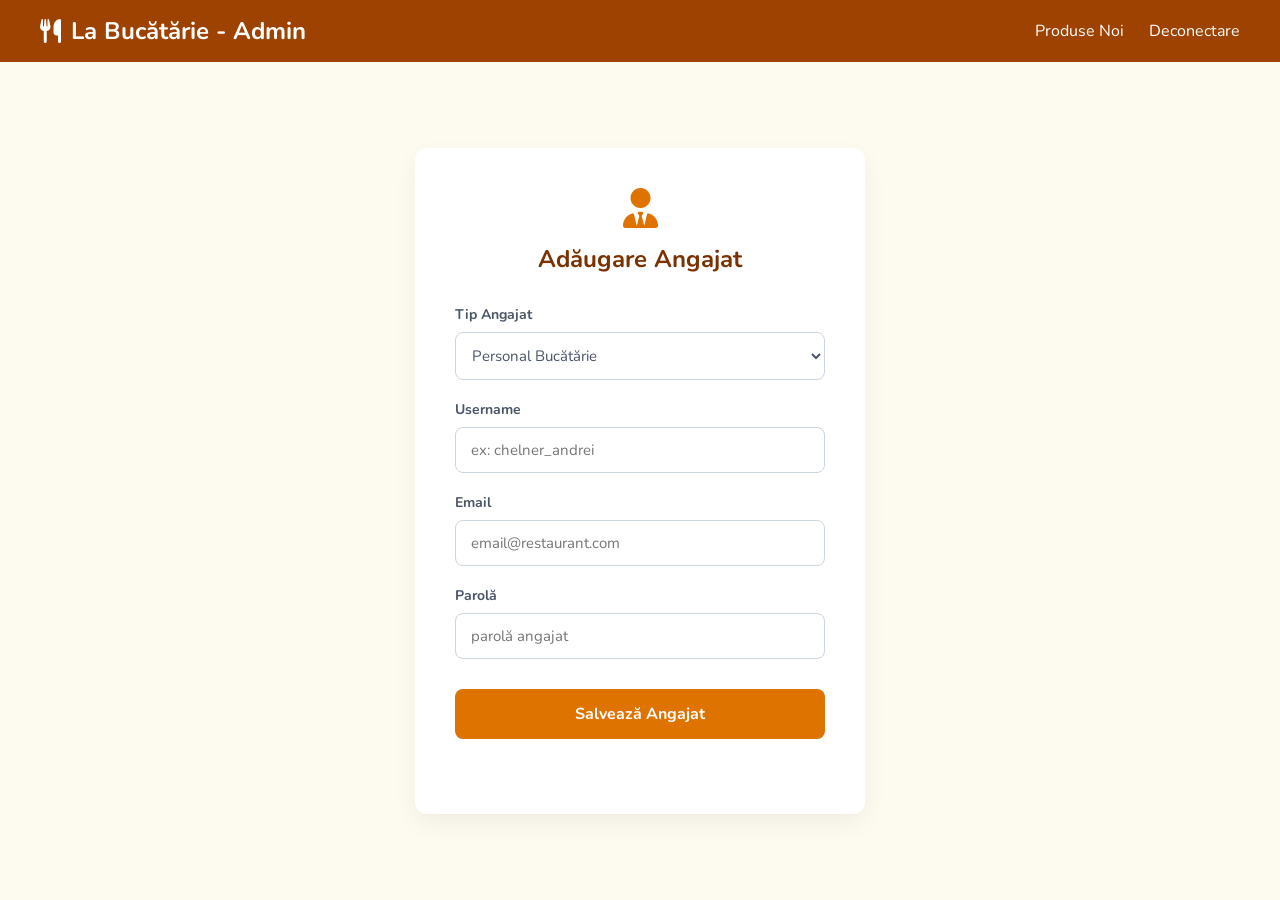
==== restaurant-frontend/html/adaugare-angajat.html @ 93109767 "Feat: Add admin pages/scripts for products and employees Introduce admin UI for adding employees and" ====
<!DOCTYPE html>
<html lang="ro">
<head>
    <meta charset="UTF-8">
    <meta name="viewport" content="width=device-width, initial-scale=1.0">
    <title>Adăugare Angajat - La Bucătărie</title>
    <link rel="stylesheet" href="https://cdnjs.cloudflare.com/ajax/libs/font-awesome/6.4.0/css/all.min.css">
    <link rel="stylesheet" href="../css/register.css">
</head>
<body>

    <nav class="navbar">
        <div class="logo">
            <i class="fa-solid fa-utensils"></i>
            <span>La Bucătărie - Admin</span>
        </div>
        <div class="nav-links">
            <a href="adaugare-produs.html">Produse Noi</a>
            <a href="index.html">Deconectare</a>
        </div>
    </nav>

    <main class="container">
        <div class="card">
            <div class="card-header">
                <i class="fa-solid fa-user-tie icon-title"></i>
                <h2>Adăugare Angajat</h2>
            </div>
            
            <form id="addEmployeeForm">
                <div class="input-group">
                    <label for="tip">Tip Angajat</label>
                    <select id="tip" name="tip" required style="padding: 12px; border-radius: 8px; border: 1px solid #cbd5e0;">
                        <option value="PERSONAL">Personal Bucătărie</option>
                        <option value="CHELNER">Chelner</option>
                    </select>
                </div>

                <div class="input-group">
                    <label for="username">Username</label>
                    <input type="text" id="username" name="username" placeholder="ex: chelner_andrei" required>
                </div>
                
                <div class="input-group">
                    <label for="email">Email</label>
                    <input type="email" id="email" name="email" placeholder="email@restaurant.com" required>
                </div>
                
                <div class="input-group">
                    <label for="parola">Parolă</label>
                    <input type="password" id="parola" name="parola" placeholder="parolă angajat" required>
                </div>
                
                <button type="submit" class="btn-submit">Salvează Angajat</button>
            </form>

            <p id="mesajRaspuns" class="form-message"></p>
        </div>
    </main>

    <script src="js/adaugare-angajat.js"></script>
</body>
</html>
---- restaurant-frontend/css/register.css ----
@import url('https://fonts.googleapis.com/css2?family=Nunito:wght@400;600;700&display=swap');

* {
    margin: 0;
    padding: 0;
    box-sizing: border-box;
    font-family: 'Nunito', sans-serif;
}

body {
    background-color: #fdfaf0; 
    min-height: 100vh;
    display: flex;
    flex-direction: column;
}

.navbar {
    background-color: #9d4200; 
    color: white;
    display: flex;
    justify-content: space-between;
    align-items: center;
    padding: 15px 40px;
}

.navbar .logo {
    font-size: 24px;
    font-weight: 700;
    display: flex;
    align-items: center;
    gap: 10px;
}

.navbar .nav-links {
    display: flex;
    align-items: center;
    gap: 25px;
}

.navbar .nav-links a {
    color: white;
    text-decoration: none;
    font-size: 16px;
    transition: opacity 0.3s ease;
}

.navbar .nav-links a:hover {
    opacity: 0.8;
}

.container {
    flex: 1;
    display: flex;
    justify-content: center;
    align-items: center;
    padding: 20px;
}

.card {
    background-color: white;
    width: 100%;
    max-width: 450px;
    padding: 40px;
    border-radius: 12px;
    box-shadow: 0 10px 25px rgba(0, 0, 0, 0.05); 
}

.card-header {
    text-align: center;
    margin-bottom: 30px;
}

.icon-title {
    font-size: 40px;
    color: #df7300; 
    margin-bottom: 15px;
}

.card-header h2 {
    color: #7b3100;
    font-size: 24px;
    font-weight: 700;
}

.input-group {
    margin-bottom: 20px;
    display: flex;
    flex-direction: column;
}

.input-group label {
    font-size: 14px;
    font-weight: 700;
    color: #4a5568; 
    margin-bottom: 8px;
}

.input-group input {
    padding: 12px 15px;
    border: 1px solid #cbd5e0;
    border-radius: 8px;
    font-size: 15px;
    outline: none;
    transition: border-color 0.3s;
}

.input-group input:focus {
    border-color: #df7300; 
}

.btn-submit {
    width: 100%;
    padding: 14px;
    background-color: #df7300;
    color: white;
    border: none;
    border-radius: 8px;
    font-size: 16px;
    font-weight: 700;
    cursor: pointer;
    margin-top: 10px;
    transition: background-color 0.3s;
}

.btn-submit:hover {
    background-color: #c46500;
}

.card-footer {
    margin-top: 25px;
    text-align: center;
    font-size: 13px;
    color: #a0aec0;
}

.card-footer a {
    color: #df7300;
    text-decoration: none;
    font-weight: 600;
}

.card-footer a:hover {
    text-decoration: underline;
}

.form-message {
    text-align: center;
    margin-top: 15px;
    font-size: 14px;
    font-weight: 600;
    min-height: 20px;
}

.input-group select {
    padding: 12px 15px;
    border: 1px solid #cbd5e0;
    border-radius: 8px;
    font-size: 15px;
    background-color: white;
    outline: none;
    cursor: pointer;
    transition: border-color 0.3s;
    width: 100%;
    color: #4a5568;
}

.input-group select:focus {
    border-color: #df7300; 
}

.icon-title.fa-user-tie {
    color: #df7300; 
}

.checkbox-container {
    margin: 15px 0;
    display: flex;
    flex-wrap: wrap;
    gap: 20px;
}

.checkbox-group {
    display: flex;
    align-items: center;
    gap: 8px;
    cursor: pointer;
}

.checkbox-group input[type="checkbox"] {
    width: 18px;
    height: 18px;
    accent-color: #df7300; 
    cursor: pointer;
}

.checkbox-group label {
    font-size: 14px;
    color: #4a5568;
    font-weight: 600;
    margin-bottom: 0; 
    cursor: pointer;
}
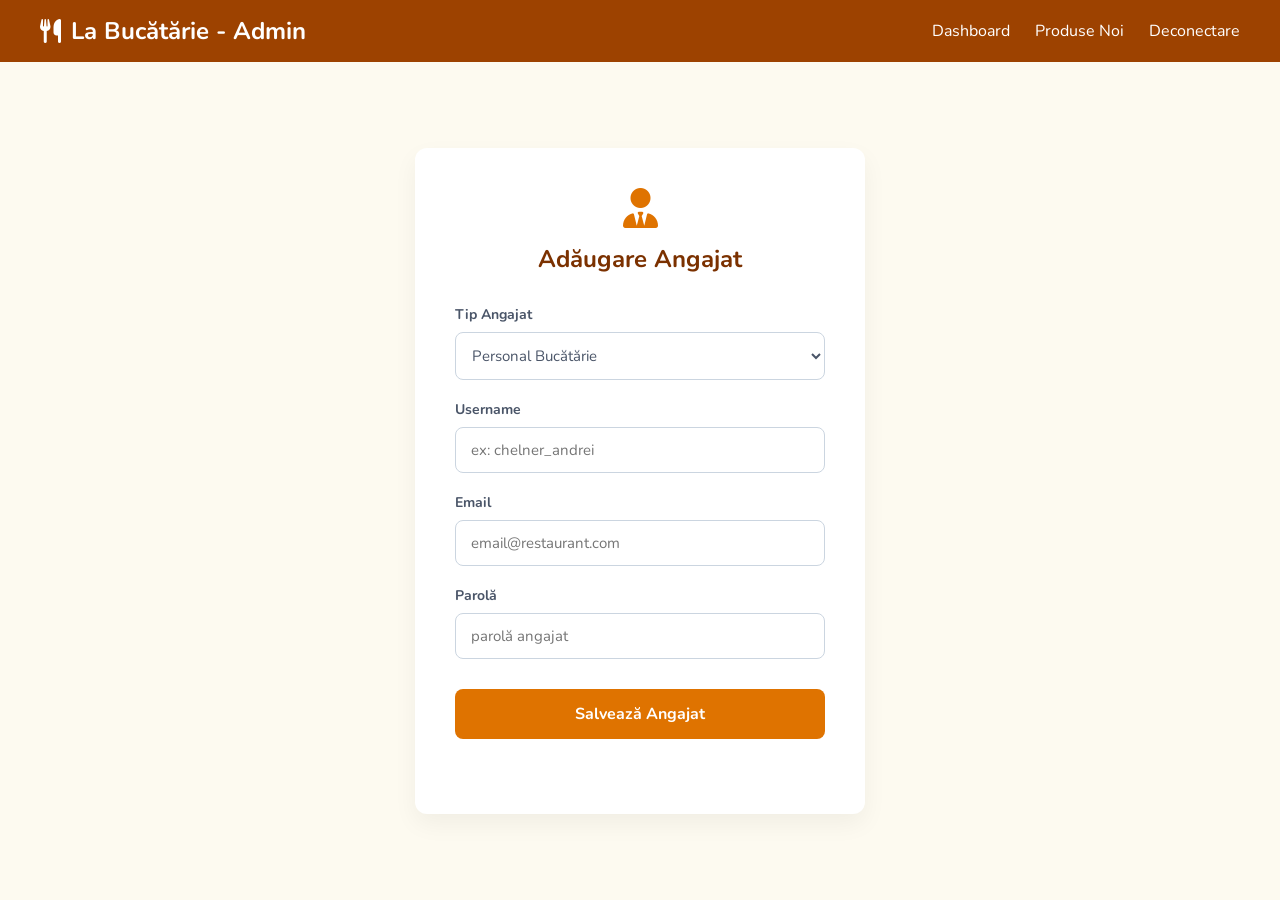
==== commit 67d1f1ec: "Implement manager frontend tasks" ====
--- a/restaurant-frontend/html/adaugare-angajat.html
+++ b/restaurant-frontend/html/adaugare-angajat.html
@@ -15,6 +15,7 @@
             <span>La Bucătărie - Admin</span>
         </div>
         <div class="nav-links">
+            <a href="dashboard-manager.html">Dashboard</a>
             <a href="adaugare-produs.html">Produse Noi</a>
             <a href="index.html">Deconectare</a>
         </div>
@@ -58,6 +59,6 @@
         </div>
     </main>
 
-    <script src="js/adaugare-angajat.js"></script>
+    <script src="../js/adaugare-angajat.js"></script>
 </body>
-</html>+</html>
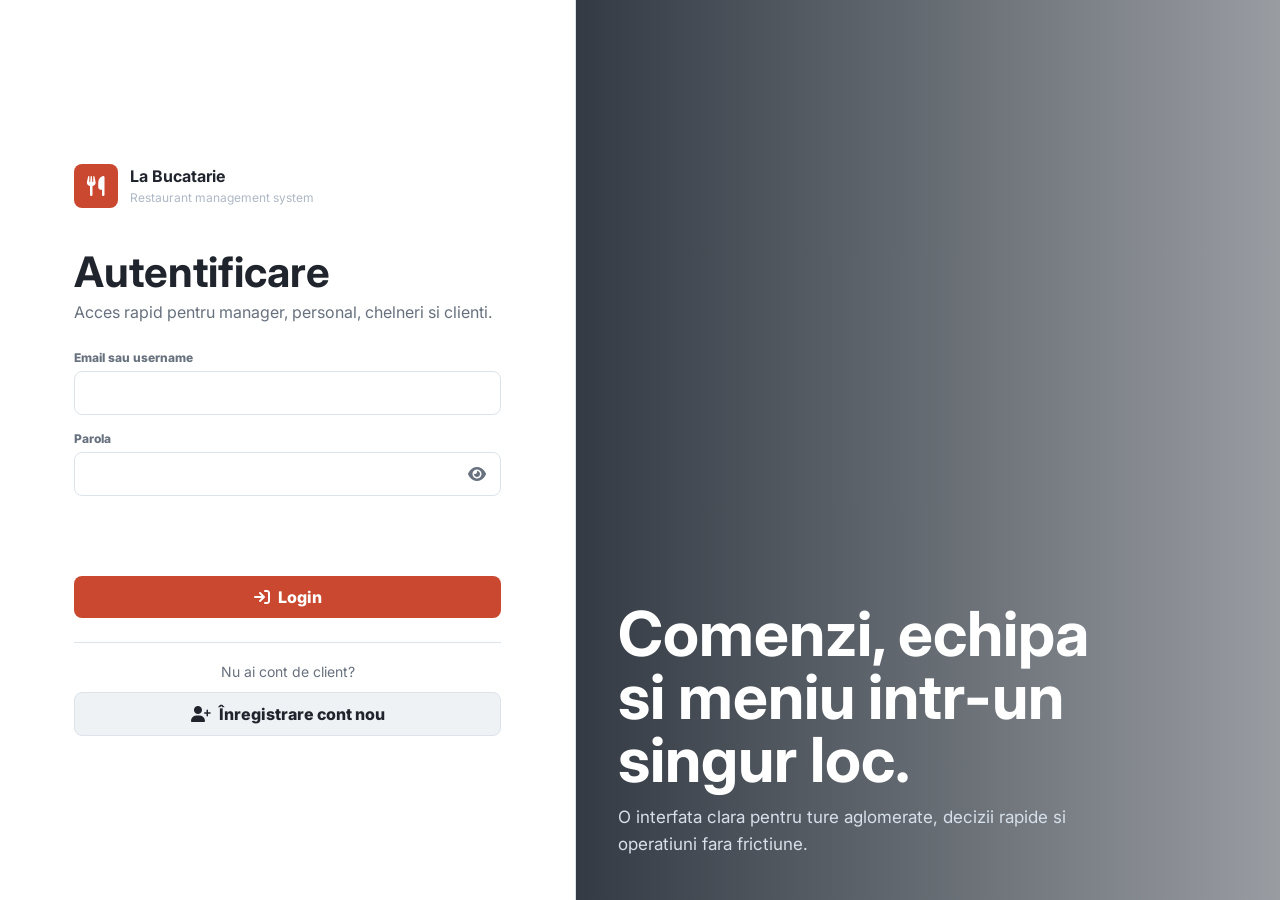
==== commit fb94aca3: "Feat: Redesign pages and improve login/register navigation Add IntelliJ .idea project files and .git" ====
--- a/restaurant-frontend/html/adaugare-angajat.html
+++ b/restaurant-frontend/html/adaugare-angajat.html
@@ -5,60 +5,131 @@
     <meta name="viewport" content="width=device-width, initial-scale=1.0">
     <title>Adăugare Angajat - La Bucătărie</title>
     <link rel="stylesheet" href="https://cdnjs.cloudflare.com/ajax/libs/font-awesome/6.4.0/css/all.min.css">
-    <link rel="stylesheet" href="../css/register.css">
+    <link rel="stylesheet" href="../css/manager.css">
 </head>
-<body>
+<body class="manager-app">
+    <aside class="manager-sidebar">
+        <div class="brand-block">
+            <div class="brand-mark">
+                <i class="fa-solid fa-utensils"></i>
+            </div>
+            <div class="brand-copy">
+                <strong>La Bucatarie</strong>
+                <span>Manager</span>
+            </div>
+        </div>
 
-    <nav class="navbar">
-        <div class="logo">
-            <i class="fa-solid fa-utensils"></i>
-            <span>La Bucătărie - Admin</span>
+        <nav class="side-nav" aria-label="Navigare manager">
+            <a class="side-link" href="dashboard-manager.html">
+                <i class="fa-solid fa-users-gear"></i>
+                <span>Angajati</span>
+            </a>
+            <a class="side-link" href="dashboard-manager.html">
+                <i class="fa-solid fa-plate-wheat"></i>
+                <span>Produse</span>
+            </a>
+            <a class="side-link active" href="adaugare-angajat.html">
+                <i class="fa-solid fa-user-plus"></i>
+                <span>Angajat nou</span>
+            </a>
+            <a class="side-link" href="adaugare-produs.html">
+                <i class="fa-solid fa-square-plus"></i>
+                <span>Produs nou</span>
+            </a>
+        </nav>
+
+        <div class="sidebar-footer">
+            <a class="side-link" href="index.html">
+                <i class="fa-solid fa-store"></i>
+                <span>Meniu public</span>
+            </a>
+            <button class="logout-link" type="button" id="logoutBtn">
+                <i class="fa-solid fa-right-from-bracket"></i>
+                <span>Deconectare</span>
+            </button>
         </div>
-        <div class="nav-links">
-            <a href="dashboard-manager.html">Dashboard</a>
-            <a href="adaugare-produs.html">Produse Noi</a>
-            <a href="index.html">Deconectare</a>
-        </div>
-    </nav>
+    </aside>
 
-    <main class="container">
-        <div class="card">
-            <div class="card-header">
-                <i class="fa-solid fa-user-tie icon-title"></i>
-                <h2>Adăugare Angajat</h2>
+    <main class="manager-shell">
+        <header class="manager-topbar">
+            <div class="page-title">
+                <h1>Adăugare Angajat Nou</h1>
+                <p>Creează conturi pentru chelneri și personalul de bucătărie.</p>
             </div>
-            
-            <form id="addEmployeeForm">
-                <div class="input-group">
+            <div class="manager-user">
+                <div class="user-avatar">
+                    <i class="fa-solid fa-user-tie"></i>
+                </div>
+                <span id="managerName">Manager</span>
+            </div>
+        </header>
+
+        <section class="manager-panel" style="margin: 24px auto 0; padding: 24px; max-width: 600px;">
+            <div class="panel-heading" style="margin-bottom: 24px;">
+                <h2>Date cont angajat</h2>
+                <p>Toate câmpurile sunt obligatorii.</p>
+            </div>
+
+            <form id="addEmployeeForm" class="login-form">
+                <div class="field">
                     <label for="tip">Tip Angajat</label>
-                    <select id="tip" name="tip" required style="padding: 12px; border-radius: 8px; border: 1px solid #cbd5e0;">
+                    <select id="tip" name="tip" required>
                         <option value="PERSONAL">Personal Bucătărie</option>
                         <option value="CHELNER">Chelner</option>
                     </select>
                 </div>
 
-                <div class="input-group">
+                <div class="field">
                     <label for="username">Username</label>
                     <input type="text" id="username" name="username" placeholder="ex: chelner_andrei" required>
                 </div>
                 
-                <div class="input-group">
+                <div class="field">
                     <label for="email">Email</label>
                     <input type="email" id="email" name="email" placeholder="email@restaurant.com" required>
                 </div>
                 
-                <div class="input-group">
+                <div class="field">
                     <label for="parola">Parolă</label>
                     <input type="password" id="parola" name="parola" placeholder="parolă angajat" required>
                 </div>
                 
-                <button type="submit" class="btn-submit">Salvează Angajat</button>
+                <p id="mesajRaspuns" class="login-error" style="min-height: 20px; font-weight: 700; margin: 0;"></p>
+
+                <button type="submit" class="btn btn-primary">
+                    <i class="fa-solid fa-user-plus"></i>
+                    <span>Salvează Angajat</span>
+                </button>
             </form>
-
-            <p id="mesajRaspuns" class="form-message"></p>
-        </div>
+        </section>
     </main>
 
     <script src="../js/adaugare-angajat.js"></script>
+    <script>
+        (function() {
+            const rawUser = localStorage.getItem('currentUser');
+            if (!rawUser) {
+                window.location.href = 'login.html';
+                return;
+            }
+            try {
+                const user = JSON.parse(rawUser);
+                const role = String(user.role || user.rol || '').toUpperCase();
+                if (role !== 'MANAGER') {
+                    window.location.href = 'login.html';
+                    return;
+                }
+                document.getElementById('managerName').textContent = user.username || 'Manager';
+            } catch {
+                localStorage.removeItem('currentUser');
+                window.location.href = 'login.html';
+            }
+            
+            document.getElementById('logoutBtn').addEventListener('click', () => {
+                localStorage.removeItem('currentUser');
+                window.location.href = 'login.html';
+            });
+        })();
+    </script>
 </body>
 </html>
--- a/restaurant-frontend/css/manager.css
+++ b/restaurant-frontend/css/manager.css
@@ -0,0 +1,825 @@
+@import url('https://fonts.googleapis.com/css2?family=Inter:wght@400;500;600;700;800&display=swap');
+
+:root {
+    --bg: #f6f7f9;
+    --surface: #ffffff;
+    --surface-soft: #eef2f5;
+    --ink: #20252d;
+    --muted: #68717e;
+    --line: #dde3ea;
+    --primary: #c9482f;
+    --primary-dark: #a93925;
+    --teal: #1f7a6e;
+    --teal-soft: #dff4ef;
+    --amber: #e3a008;
+    --amber-soft: #fff2cc;
+    --red-soft: #ffe2dd;
+    --sidebar: #18202a;
+    --shadow: 0 16px 40px rgba(24, 32, 42, 0.08);
+}
+
+* {
+    box-sizing: border-box;
+}
+
+body {
+    margin: 0;
+    min-height: 100vh;
+    background: var(--bg);
+    color: var(--ink);
+    font-family: 'Inter', 'Segoe UI', Arial, sans-serif;
+}
+
+button,
+input,
+select,
+textarea {
+    font: inherit;
+}
+
+button {
+    border: 0;
+}
+
+a {
+    color: inherit;
+}
+
+.manager-app {
+    display: grid;
+    grid-template-columns: 260px minmax(0, 1fr);
+    min-height: 100vh;
+}
+
+.manager-sidebar {
+    background: var(--sidebar);
+    color: #f7fafc;
+    padding: 24px 18px;
+    display: flex;
+    flex-direction: column;
+    gap: 24px;
+    position: sticky;
+    top: 0;
+    height: 100vh;
+}
+
+.brand-block {
+    display: flex;
+    align-items: center;
+    gap: 12px;
+    padding: 0 8px 18px;
+    border-bottom: 1px solid rgba(255, 255, 255, 0.1);
+}
+
+.brand-mark {
+    width: 44px;
+    height: 44px;
+    border-radius: 8px;
+    background: var(--primary);
+    display: grid;
+    place-items: center;
+    font-size: 20px;
+}
+
+.brand-copy strong,
+.brand-copy span {
+    display: block;
+}
+
+.brand-copy strong {
+    font-size: 16px;
+    line-height: 1.2;
+}
+
+.brand-copy span {
+    color: #aeb8c5;
+    font-size: 12px;
+    margin-top: 3px;
+}
+
+.side-nav {
+    display: grid;
+    gap: 8px;
+}
+
+.side-tab,
+.side-link,
+.logout-link {
+    width: 100%;
+    color: #dce4ec;
+    text-decoration: none;
+    background: transparent;
+    border-radius: 8px;
+    padding: 12px 14px;
+    display: flex;
+    align-items: center;
+    gap: 12px;
+    cursor: pointer;
+    font-weight: 700;
+    text-align: left;
+    transition: background 0.2s ease, color 0.2s ease;
+}
+
+.side-tab:hover,
+.side-link:hover,
+.logout-link:hover,
+.side-tab.active,
+.side-link.active {
+    background: rgba(255, 255, 255, 0.1);
+    color: #ffffff;
+}
+
+.sidebar-footer {
+    margin-top: auto;
+    display: grid;
+    gap: 8px;
+}
+
+.manager-shell {
+    min-width: 0;
+    padding: 28px;
+}
+
+.manager-topbar {
+    min-height: 72px;
+    background: var(--surface);
+    border: 1px solid var(--line);
+    border-radius: 8px;
+    box-shadow: var(--shadow);
+    padding: 16px 18px;
+    display: flex;
+    align-items: center;
+    justify-content: space-between;
+    gap: 20px;
+}
+
+.page-title h1,
+.page-title p {
+    margin: 0;
+}
+
+.page-title h1 {
+    font-size: 24px;
+    line-height: 1.2;
+}
+
+.page-title p {
+    color: var(--muted);
+    margin-top: 4px;
+    font-size: 14px;
+}
+
+.manager-user {
+    display: inline-flex;
+    align-items: center;
+    gap: 10px;
+    color: var(--muted);
+    font-weight: 700;
+    white-space: nowrap;
+}
+
+.user-avatar {
+    width: 38px;
+    height: 38px;
+    border-radius: 8px;
+    background: var(--teal-soft);
+    color: var(--teal);
+    display: grid;
+    place-items: center;
+}
+
+.metrics-grid {
+    display: grid;
+    grid-template-columns: repeat(4, minmax(150px, 1fr));
+    gap: 14px;
+    margin: 22px 0;
+}
+
+.metric-card {
+    background: var(--surface);
+    border: 1px solid var(--line);
+    border-radius: 8px;
+    padding: 18px;
+    box-shadow: var(--shadow);
+}
+
+.metric-card span {
+    color: var(--muted);
+    font-size: 13px;
+    font-weight: 700;
+}
+
+.metric-card strong {
+    display: block;
+    font-size: 28px;
+    margin-top: 8px;
+}
+
+.metric-card i {
+    color: var(--primary);
+    margin-right: 8px;
+}
+
+.manager-panel {
+    background: var(--surface);
+    border: 1px solid var(--line);
+    border-radius: 8px;
+    box-shadow: var(--shadow);
+    overflow: hidden;
+}
+
+.manager-panel[hidden] {
+    display: none;
+}
+
+.panel-header {
+    padding: 18px;
+    border-bottom: 1px solid var(--line);
+    display: flex;
+    align-items: center;
+    justify-content: space-between;
+    gap: 16px;
+}
+
+.panel-heading h2,
+.panel-heading p {
+    margin: 0;
+}
+
+.panel-heading h2 {
+    font-size: 18px;
+}
+
+.panel-heading p {
+    color: var(--muted);
+    font-size: 13px;
+    margin-top: 3px;
+}
+
+.panel-actions {
+    display: flex;
+    align-items: center;
+    gap: 10px;
+    flex-wrap: wrap;
+    justify-content: flex-end;
+}
+
+.search-box {
+    position: relative;
+    min-width: 260px;
+}
+
+.search-box i {
+    position: absolute;
+    left: 12px;
+    top: 50%;
+    transform: translateY(-50%);
+    color: var(--muted);
+}
+
+.search-box input,
+.field input,
+.field select,
+.field textarea {
+    width: 100%;
+    border: 1px solid var(--line);
+    border-radius: 8px;
+    background: #ffffff;
+    color: var(--ink);
+    outline: none;
+    transition: border 0.2s ease, box-shadow 0.2s ease;
+}
+
+.search-box input {
+    padding: 11px 12px 11px 38px;
+}
+
+.field input,
+.field select,
+.field textarea {
+    padding: 11px 12px;
+}
+
+.field textarea {
+    resize: vertical;
+    min-height: 84px;
+}
+
+.search-box input:focus,
+.field input:focus,
+.field select:focus,
+.field textarea:focus {
+    border-color: var(--primary);
+    box-shadow: 0 0 0 3px rgba(201, 72, 47, 0.14);
+}
+
+.btn {
+    border-radius: 8px;
+    padding: 11px 14px;
+    display: inline-flex;
+    align-items: center;
+    justify-content: center;
+    gap: 8px;
+    cursor: pointer;
+    font-weight: 800;
+    text-decoration: none;
+    min-height: 40px;
+    transition: transform 0.15s ease, background 0.2s ease, border 0.2s ease;
+}
+
+.btn:hover {
+    transform: translateY(-1px);
+}
+
+.btn:disabled {
+    cursor: not-allowed;
+    opacity: 0.68;
+    transform: none;
+}
+
+.btn-primary {
+    background: var(--primary);
+    color: #ffffff;
+}
+
+.btn-primary:hover {
+    background: var(--primary-dark);
+}
+
+.btn-secondary {
+    background: var(--surface-soft);
+    color: var(--ink);
+    border: 1px solid var(--line);
+}
+
+.btn-danger {
+    background: #d92d20;
+    color: #ffffff;
+}
+
+.table-wrap {
+    width: 100%;
+    overflow-x: auto;
+}
+
+.manager-table {
+    width: 100%;
+    border-collapse: collapse;
+    min-width: 780px;
+}
+
+.manager-table th {
+    background: #f9fafb;
+    color: #586171;
+    font-size: 12px;
+    text-transform: uppercase;
+    letter-spacing: 0;
+    text-align: left;
+    padding: 13px 16px;
+    border-bottom: 1px solid var(--line);
+}
+
+.manager-table td {
+    padding: 14px 16px;
+    border-bottom: 1px solid var(--line);
+    vertical-align: middle;
+    color: #374151;
+    font-size: 14px;
+}
+
+.manager-table tbody tr:hover {
+    background: #fbfcfd;
+}
+
+.table-title {
+    font-weight: 800;
+    color: var(--ink);
+}
+
+.table-subtitle {
+    color: var(--muted);
+    font-size: 12px;
+    margin-top: 3px;
+}
+
+.row-actions {
+    display: flex;
+    align-items: center;
+    gap: 8px;
+    justify-content: flex-end;
+}
+
+.icon-btn {
+    width: 36px;
+    height: 36px;
+    border-radius: 8px;
+    display: inline-grid;
+    place-items: center;
+    background: var(--surface-soft);
+    color: var(--ink);
+    cursor: pointer;
+    border: 1px solid var(--line);
+}
+
+.icon-btn:hover {
+    background: #e7ecf1;
+}
+
+.icon-btn.danger {
+    background: var(--red-soft);
+    color: #b42318;
+    border-color: #ffc9c0;
+}
+
+.icon-btn.success {
+    background: var(--teal-soft);
+    color: var(--teal);
+    border-color: #bce5dc;
+}
+
+.badge {
+    display: inline-flex;
+    align-items: center;
+    gap: 6px;
+    min-height: 26px;
+    border-radius: 999px;
+    padding: 4px 10px;
+    font-size: 12px;
+    font-weight: 800;
+    white-space: nowrap;
+}
+
+.badge.manager {
+    background: #e8efff;
+    color: #3451a4;
+}
+
+.badge.staff {
+    background: var(--teal-soft);
+    color: var(--teal);
+}
+
+.badge.waiter {
+    background: var(--amber-soft);
+    color: #9a5b00;
+}
+
+.badge.available {
+    background: #e7f8ed;
+    color: #177245;
+}
+
+.badge.unavailable {
+    background: #f1f3f5;
+    color: #697386;
+}
+
+.tags {
+    display: flex;
+    gap: 6px;
+    flex-wrap: wrap;
+}
+
+.empty-state {
+    padding: 42px 20px;
+    text-align: center;
+    color: var(--muted);
+}
+
+.empty-state i {
+    display: block;
+    font-size: 28px;
+    margin-bottom: 10px;
+    color: #9aa5b1;
+}
+
+.modal {
+    position: fixed;
+    inset: 0;
+    z-index: 1000;
+    background: rgba(17, 24, 39, 0.58);
+    display: grid;
+    place-items: center;
+    padding: 20px;
+}
+
+.modal[hidden] {
+    display: none;
+}
+
+.modal-dialog {
+    width: min(560px, 100%);
+    background: var(--surface);
+    border-radius: 8px;
+    box-shadow: 0 24px 70px rgba(0, 0, 0, 0.24);
+    overflow: hidden;
+}
+
+.modal-head {
+    padding: 18px;
+    border-bottom: 1px solid var(--line);
+    display: flex;
+    align-items: center;
+    justify-content: space-between;
+    gap: 14px;
+}
+
+.modal-head h3 {
+    margin: 0;
+    font-size: 18px;
+}
+
+.modal-body {
+    padding: 18px;
+}
+
+.modal-actions {
+    padding: 16px 18px;
+    background: #f9fafb;
+    border-top: 1px solid var(--line);
+    display: flex;
+    justify-content: flex-end;
+    gap: 10px;
+}
+
+.details-grid {
+    display: grid;
+    grid-template-columns: repeat(2, minmax(0, 1fr));
+    gap: 12px;
+}
+
+.detail-item {
+    border: 1px solid var(--line);
+    border-radius: 8px;
+    padding: 12px;
+    background: #fbfcfd;
+}
+
+.detail-item span {
+    color: var(--muted);
+    display: block;
+    font-size: 12px;
+    font-weight: 700;
+    margin-bottom: 4px;
+}
+
+.detail-item strong {
+    display: block;
+    overflow-wrap: anywhere;
+}
+
+.form-grid {
+    display: grid;
+    grid-template-columns: repeat(2, minmax(0, 1fr));
+    gap: 14px;
+}
+
+.field.full {
+    grid-column: 1 / -1;
+}
+
+.field label {
+    display: block;
+    color: var(--muted);
+    font-size: 12px;
+    font-weight: 800;
+    margin-bottom: 6px;
+}
+
+.check-row {
+    display: flex;
+    gap: 14px;
+    flex-wrap: wrap;
+    align-items: center;
+}
+
+.check-pill {
+    display: inline-flex;
+    align-items: center;
+    gap: 8px;
+    border: 1px solid var(--line);
+    border-radius: 999px;
+    padding: 8px 12px;
+    font-weight: 700;
+    color: #3d4652;
+    background: #ffffff;
+}
+
+.check-pill input {
+    width: 16px;
+    height: 16px;
+    accent-color: var(--primary);
+}
+
+.toast {
+    position: fixed;
+    right: 22px;
+    bottom: 22px;
+    z-index: 1100;
+    max-width: min(420px, calc(100vw - 44px));
+    background: var(--sidebar);
+    color: #ffffff;
+    border-radius: 8px;
+    padding: 13px 16px;
+    display: flex;
+    align-items: center;
+    gap: 10px;
+    box-shadow: 0 18px 40px rgba(0, 0, 0, 0.18);
+    transform: translateY(24px);
+    opacity: 0;
+    pointer-events: none;
+    transition: opacity 0.2s ease, transform 0.2s ease;
+}
+
+.toast.show {
+    opacity: 1;
+    transform: translateY(0);
+}
+
+.toast.success {
+    background: #157347;
+}
+
+.toast.error {
+    background: #b42318;
+}
+
+.login-page {
+    min-height: 100vh;
+    display: grid;
+    grid-template-columns: minmax(360px, 0.9fr) minmax(0, 1.1fr);
+    background: #f6f7f9;
+}
+
+.login-panel {
+    display: flex;
+    flex-direction: column;
+    justify-content: center;
+    padding: 42px clamp(22px, 6vw, 74px);
+    background: #ffffff;
+    border-right: 1px solid var(--line);
+}
+
+.login-card {
+    width: min(430px, 100%);
+}
+
+.login-brand {
+    display: flex;
+    align-items: center;
+    gap: 12px;
+    margin-bottom: 42px;
+}
+
+.login-brand .brand-mark {
+    color: #ffffff;
+}
+
+.login-card h1 {
+    margin: 0 0 8px;
+    font-size: clamp(30px, 4vw, 42px);
+    line-height: 1.05;
+}
+
+.login-card p {
+    color: var(--muted);
+    margin: 0 0 28px;
+}
+
+.login-form {
+    display: grid;
+    gap: 16px;
+}
+
+.password-wrap {
+    position: relative;
+}
+
+.password-wrap input {
+    padding-right: 46px;
+}
+
+.password-toggle {
+    position: absolute;
+    right: 6px;
+    top: 50%;
+    transform: translateY(-50%);
+    width: 36px;
+    height: 36px;
+    border-radius: 8px;
+    background: transparent;
+    color: var(--muted);
+    cursor: pointer;
+}
+
+.login-error {
+    min-height: 20px;
+    color: #b42318;
+    font-size: 13px;
+    font-weight: 700;
+    margin: 0;
+}
+
+.login-aside {
+    color: #ffffff;
+    background:
+        linear-gradient(90deg, rgba(24, 32, 42, 0.88), rgba(24, 32, 42, 0.42)),
+        url('https://images.unsplash.com/photo-1550966871-3ed3cdb5ed0c?auto=format&fit=crop&w=1600&q=80');
+    background-position: center;
+    background-size: cover;
+    display: flex;
+    align-items: flex-end;
+    min-height: 100vh;
+    padding: 42px;
+}
+
+.login-aside-content {
+    max-width: 520px;
+}
+
+.login-aside-content h2 {
+    margin: 0 0 12px;
+    font-size: clamp(34px, 5vw, 62px);
+    line-height: 1.02;
+}
+
+.login-aside-content p {
+    margin: 0;
+    color: #d7e0ea;
+    font-size: 17px;
+    line-height: 1.6;
+}
+
+@media (max-width: 1100px) {
+    .metrics-grid {
+        grid-template-columns: repeat(2, minmax(0, 1fr));
+    }
+}
+
+@media (max-width: 860px) {
+    .manager-app {
+        display: block;
+    }
+
+    .manager-sidebar {
+        position: static;
+        height: auto;
+        padding: 16px;
+    }
+
+    .side-nav,
+    .sidebar-footer {
+        display: flex;
+        overflow-x: auto;
+    }
+
+    .side-tab,
+    .side-link,
+    .logout-link {
+        white-space: nowrap;
+    }
+
+    .manager-shell {
+        padding: 16px;
+    }
+
+    .manager-topbar,
+    .panel-header {
+        align-items: flex-start;
+        flex-direction: column;
+    }
+
+    .panel-actions,
+    .search-box {
+        width: 100%;
+    }
+
+    .login-page {
+        grid-template-columns: 1fr;
+    }
+
+    .login-aside {
+        display: none;
+    }
+
+    .login-panel {
+        border-right: 0;
+        min-height: 100vh;
+    }
+}
+
+@media (max-width: 600px) {
+    .metrics-grid,
+    .details-grid,
+    .form-grid {
+        grid-template-columns: 1fr;
+    }
+
+    .modal-actions {
+        flex-direction: column-reverse;
+    }
+
+    .modal-actions .btn {
+        width: 100%;
+    }
+}
